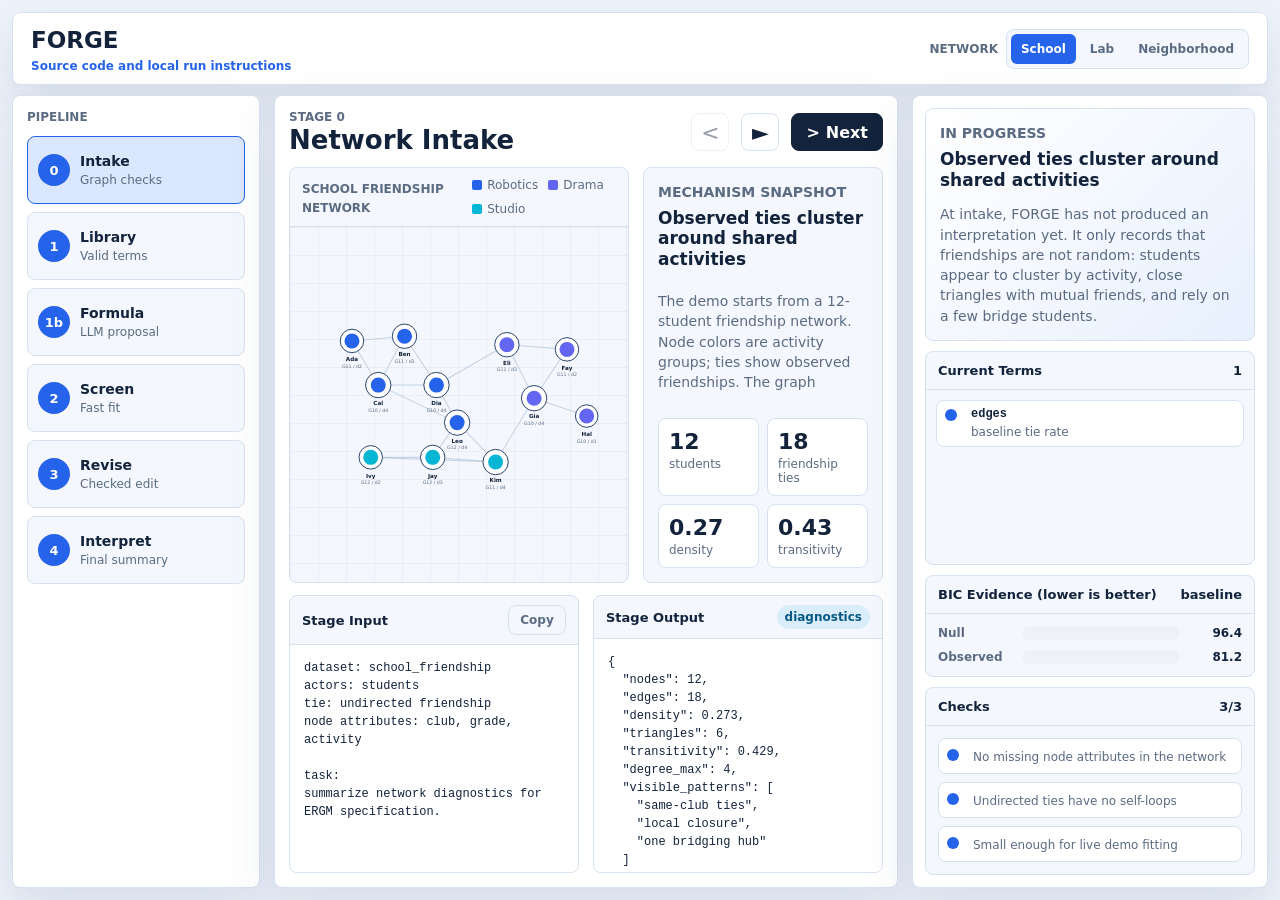
==== demo/index.html @ 044f6be7 "Publish runnable FORGE project" ====
<!doctype html>
<html lang="en">
  <head>
    <meta charset="utf-8" />
    <meta name="viewport" content="width=device-width, initial-scale=1" />
    <title>FORGE EMNLP Demo</title>
    <link rel="stylesheet" href="./styles.css" />
  </head>
  <body>
    <main class="app-shell">
      <header class="topbar">
        <div>
          <h1>FORGE</h1>
          <a class="source-link" href="https://github.com/yidans/forge-demo">Source code and local run instructions</a>
        </div>
        <div class="top-actions">
          <div class="network-picker" aria-label="Choose demo network">
            <span class="network-label">Network</span>
            <div id="network-picker" class="network-options"></div>
          </div>
          <div class="run-status" aria-live="polite">
            <span class="status-dot"></span>
            <span id="stage-status">Stage 0 ready</span>
          </div>
        </div>
      </header>

      <section id="live-bar" class="live-bar" hidden aria-label="Live pipeline run">
        <div class="live-field">
          <label for="live-source">Network</label>
          <select id="live-source">
            <option value="school" selected>School</option>
            <option value="lab">Lab</option>
            <option value="neighborhood">Neighborhood</option>
            <option value="custom">Custom JSON</option>
          </select>
        </div>
        <div class="live-field">
          <label for="live-model">Model</label>
          <select id="live-model"></select>
        </div>
        <div class="live-field grow">
          <label for="live-actors">Actors</label>
          <input id="live-actors" type="text" />
        </div>
        <div class="live-field grow">
          <label for="live-tie">Tie meaning</label>
          <input id="live-tie" type="text" />
        </div>
        <div class="live-field grow">
          <label for="live-constraint">Constraint</label>
          <input id="live-constraint" type="text" />
        </div>
        <button id="live-run" class="primary-button live-run" type="button">
          <span aria-hidden="true">&#9658;</span>
          <span>Run live pipeline</span>
        </button>
        <span id="live-status" class="live-status" data-state="idle">Live server connected — run the real pipeline on this network.</span>
        <div id="live-custom-wrap" class="live-custom" hidden>
          <label for="live-custom">Custom network JSON — {"directed": false, "nodes": [{"id": "a", "attrs": {"team": "X"}}, {"id": "b", "attrs": {"team": "Y"}}], "edges": [["a", "b"]]}</label>
          <textarea id="live-custom" rows="6" spellcheck="false">{
  "directed": false,
  "nodes": [
    {"id": "a", "attrs": {"team": "X", "level": "junior"}},
    {"id": "b", "attrs": {"team": "X", "level": "senior"}},
    {"id": "c", "attrs": {"team": "X", "level": "junior"}},
    {"id": "d", "attrs": {"team": "Y", "level": "senior"}},
    {"id": "e", "attrs": {"team": "Y", "level": "junior"}},
    {"id": "f", "attrs": {"team": "Y", "level": "junior"}},
    {"id": "g", "attrs": {"team": "Z", "level": "senior"}},
    {"id": "h", "attrs": {"team": "Z", "level": "junior"}},
    {"id": "i", "attrs": {"team": "Z", "level": "senior"}},
    {"id": "j", "attrs": {"team": "X", "level": "senior"}},
    {"id": "k", "attrs": {"team": "Y", "level": "senior"}},
    {"id": "l", "attrs": {"team": "Z", "level": "junior"}}
  ],
  "edges": [
    ["a", "b"], ["a", "c"], ["b", "c"], ["b", "j"], ["c", "j"],
    ["d", "e"], ["d", "f"], ["e", "f"], ["d", "k"], ["f", "k"],
    ["g", "h"], ["g", "i"], ["h", "i"], ["i", "l"], ["g", "l"],
    ["j", "d"], ["k", "g"], ["e", "l"]
  ]
}</textarea>
        </div>
      </section>

      <section class="workspace">
        <aside class="stage-rail" aria-label="Pipeline stages">
          <div class="stage-title">Pipeline</div>
          <div id="stage-list" class="stage-list"></div>
        </aside>

        <section class="main-panel" aria-labelledby="current-stage-title">
          <div class="panel-head">
            <div>
              <p id="current-stage-kicker" class="kicker">Stage 0</p>
              <h2 id="current-stage-title">Network Intake</h2>
            </div>
            <div class="controls" aria-label="Stage controls">
              <button id="prev-step" class="icon-button" type="button" title="Previous stage" aria-label="Previous stage">
                <span aria-hidden="true">&lt;</span>
              </button>
              <button id="play-step" class="icon-button" type="button" title="Replay pipeline" aria-label="Replay pipeline">
                <span aria-hidden="true">&#9658;</span>
              </button>
              <button id="next-step" class="primary-button" type="button">
                <span aria-hidden="true">&gt;</span>
                <span>Next</span>
              </button>
            </div>
          </div>

          <div class="canvas-row">
            <div class="network-frame">
              <div class="canvas-toolbar">
                <div>
                  <span id="network-title" class="toolbar-label">School Friendship Network</span>
                  <span id="lens-label" class="lens-pill">raw network</span>
                </div>
                <div id="network-legend" class="legend"></div>
              </div>
              <svg id="network-svg" viewBox="0 0 720 440" role="img" aria-label="Small demo network visualization"></svg>
            </div>

            <div class="stage-card">
              <p class="card-label">Mechanism Snapshot</p>
              <h3 id="mechanism-title">Observed ties cluster by activity group</h3>
              <p id="mechanism-copy"></p>
              <div id="metric-grid" class="metric-grid"></div>
            </div>
          </div>

          <div class="evidence-grid">
            <div class="evidence-panel">
              <div class="panel-subhead">
                <span>Stage Input</span>
                <button id="copy-prompt" class="ghost-button" type="button">Copy</button>
              </div>
              <pre id="prompt-view" class="code-panel"></pre>
            </div>
            <div class="evidence-panel">
              <div class="panel-subhead">
                <span>Stage Output</span>
                <span id="output-badge" class="output-badge">diagnostics</span>
              </div>
              <pre id="output-view" class="code-panel"></pre>
            </div>
          </div>
        </section>

        <aside class="right-panel" aria-label="Model evidence">
          <section class="summary-band">
            <p id="summary-label" class="card-label">In progress</p>
            <h3 id="theory-headline">Friendship is explained by shared context plus local clustering.</h3>
            <p id="theory-copy"></p>
          </section>

          <section class="term-section">
            <div class="panel-subhead compact">
              <span>Current Terms</span>
              <span id="term-count">0</span>
            </div>
            <div id="term-list" class="term-list"></div>
          </section>

          <section class="chart-section">
            <div class="panel-subhead compact">
              <span>BIC Evidence (lower is better)</span>
              <span id="best-model-label">M4</span>
            </div>
            <div id="bic-chart" class="bic-chart"></div>
          </section>

          <section class="audit-section">
            <div class="panel-subhead compact">
              <span>Checks</span>
              <span id="guardrail-score">0/0</span>
            </div>
            <div id="guardrail-list" class="guardrail-list"></div>
          </section>
        </aside>
      </section>
    </main>

    <script src="./app.js"></script>
    <script src="./live.js"></script>
  </body>
</html>
---- demo/styles.css ----
:root {
  --bg: #eef3fb;
  --panel: #ffffff;
  --ink: #12233b;
  --muted: #5a6b82;
  --line: #d5e1f0;
  --green: #2563eb;
  --green-soft: #dbe7fe;
  --amber: #0284c7;
  --amber-soft: #d9edfb;
  --rose: #6366f1;
  --rose-soft: #e5e7ff;
  --blue: #06b6d4;
  --blue-soft: #cffafe;
  --gray-soft: #eef2f8;
  --shadow: 0 20px 50px rgba(30, 58, 95, 0.12);
}

* {
  box-sizing: border-box;
}

html,
body {
  margin: 0;
  min-height: 100%;
  color: var(--ink);
  background: var(--bg);
  font-family: Inter, ui-sans-serif, system-ui, -apple-system, BlinkMacSystemFont, "Segoe UI", sans-serif;
}

body {
  overflow-x: hidden;
}

button {
  font: inherit;
}

.app-shell {
  min-height: 100vh;
  display: flex;
  flex-direction: column;
  gap: 14px;
  padding: 16px;
}

.topbar {
  min-height: 76px;
  display: flex;
  align-items: center;
  justify-content: space-between;
  gap: 16px;
  padding: 14px 18px;
  background: var(--panel);
  border: 1px solid var(--line);
  border-radius: 8px;
  box-shadow: var(--shadow);
}

.eyebrow,
.kicker,
.card-label,
.stage-title,
.toolbar-label {
  margin: 0;
  color: var(--muted);
  font-size: 12px;
  font-weight: 700;
  text-transform: uppercase;
}

.tagline {
  margin: 4px 0 0;
  color: var(--muted);
  font-size: 13.5px;
  font-weight: 650;
}

.topbar h1 {
  margin: 4px 0 0;
  max-width: 1040px;
  font-size: 23px;
  line-height: 1.18;
  font-weight: 760;
}

.source-link {
  display: inline-block;
  margin-top: 5px;
  color: var(--green);
  font-size: 12px;
  font-weight: 750;
  text-decoration: none;
}

.source-link:hover,
.source-link:focus-visible {
  text-decoration: underline;
}

.top-actions {
  display: flex;
  align-items: flex-end;
  flex-direction: column;
  gap: 10px;
}

.network-picker {
  display: flex;
  align-items: center;
  gap: 8px;
}

.network-label {
  color: var(--muted);
  font-size: 12px;
  font-weight: 800;
  text-transform: uppercase;
}

.network-options {
  display: inline-flex;
  align-items: center;
  gap: 4px;
  padding: 4px;
  border: 1px solid var(--line);
  border-radius: 8px;
  background: #f4f8fe;
}

.network-button {
  min-height: 30px;
  padding: 0 10px;
  color: var(--muted);
  background: transparent;
  border: 0;
  border-radius: 6px;
  cursor: pointer;
  font-size: 12px;
  font-weight: 800;
}

.network-button:hover,
.network-button:focus-visible {
  color: var(--ink);
  background: var(--gray-soft);
  outline: none;
}

.network-button.active {
  color: #ffffff;
  background: var(--green);
}

.run-status {
  min-width: 150px;
  display: inline-flex;
  align-items: center;
  justify-content: flex-end;
  gap: 8px;
  color: var(--muted);
  font-size: 13px;
  white-space: nowrap;
}

.status-dot {
  width: 10px;
  height: 10px;
  border-radius: 50%;
  background: var(--green);
  box-shadow: 0 0 0 5px var(--green-soft);
}

.workspace {
  min-height: calc(100vh - 122px);
  display: grid;
  grid-template-columns: 248px minmax(0, 1fr) 356px;
  gap: 14px;
}

.stage-rail,
.main-panel,
.right-panel {
  min-width: 0;
  background: var(--panel);
  border: 1px solid var(--line);
  border-radius: 8px;
  box-shadow: var(--shadow);
}

.stage-rail {
  padding: 14px;
}

.stage-list {
  display: flex;
  flex-direction: column;
  gap: 8px;
  margin-top: 12px;
}

.stage-button {
  width: 100%;
  min-height: 68px;
  display: grid;
  grid-template-columns: 32px 1fr;
  gap: 10px;
  align-items: center;
  padding: 10px;
  text-align: left;
  color: var(--ink);
  background: #f4f8fe;
  border: 1px solid var(--line);
  border-radius: 8px;
  cursor: pointer;
}

.stage-button:hover,
.stage-button:focus-visible {
  border-color: var(--green);
  outline: none;
}

.stage-button.active {
  background: var(--green-soft);
  border-color: var(--green);
}

.stage-index {
  width: 32px;
  height: 32px;
  display: grid;
  place-items: center;
  border-radius: 50%;
  color: #ffffff;
  background: var(--green);
  font-size: 13px;
  font-weight: 800;
}

.stage-name {
  display: block;
  font-size: 14px;
  font-weight: 750;
  line-height: 1.15;
}

.stage-subtitle {
  display: block;
  margin-top: 4px;
  color: var(--muted);
  font-size: 12px;
  line-height: 1.25;
}

.main-panel {
  display: flex;
  flex-direction: column;
  gap: 14px;
  padding: 16px;
}

.panel-head,
.canvas-toolbar,
.panel-subhead,
.controls {
  display: flex;
  align-items: center;
  justify-content: space-between;
  gap: 12px;
}

.panel-head h2 {
  margin: 2px 0 0;
  font-size: 26px;
  line-height: 1.1;
}

.controls {
  justify-content: flex-end;
}

.icon-button,
.primary-button,
.ghost-button {
  border: 1px solid var(--line);
  border-radius: 8px;
  background: var(--panel);
  color: var(--ink);
  cursor: pointer;
}

.icon-button {
  width: 38px;
  height: 38px;
  display: grid;
  place-items: center;
  font-size: 22px;
}

.primary-button {
  height: 38px;
  display: inline-flex;
  align-items: center;
  gap: 6px;
  padding: 0 14px;
  color: #ffffff;
  background: var(--ink);
  border-color: var(--ink);
  font-weight: 750;
}

.ghost-button {
  min-width: 58px;
  height: 30px;
  padding: 0 10px;
  color: var(--muted);
  background: #f4f8fe;
  font-size: 12px;
  font-weight: 700;
}

.icon-button:hover,
.primary-button:hover,
.ghost-button:hover,
.stage-button:hover {
  transform: translateY(-1px);
}

.icon-button:disabled,
.primary-button:disabled {
  cursor: not-allowed;
  opacity: 0.45;
  transform: none;
}

.canvas-row {
  min-height: 438px;
  display: grid;
  grid-template-columns: minmax(340px, 1fr) minmax(210px, 240px);
  gap: 14px;
}

.network-frame,
.stage-card,
.evidence-panel,
.summary-band,
.term-section,
.chart-section,
.audit-section {
  border: 1px solid var(--line);
  border-radius: 8px;
  background: #f4f8fe;
}

.network-frame {
  min-height: 438px;
  display: flex;
  flex-direction: column;
  overflow: hidden;
}

.canvas-toolbar {
  min-height: 46px;
  padding: 10px 12px;
  border-bottom: 1px solid var(--line);
}

.lens-pill,
.output-badge {
  display: inline-flex;
  align-items: center;
  min-height: 24px;
  padding: 0 8px;
  border-radius: 999px;
  background: var(--amber-soft);
  color: #075985;
  font-size: 12px;
  font-weight: 750;
}

.legend {
  display: flex;
  flex-wrap: wrap;
  gap: 10px;
  color: var(--muted);
  font-size: 12px;
}

.legend span {
  display: inline-flex;
  align-items: center;
  gap: 5px;
}

.swatch {
  width: 10px;
  height: 10px;
  border-radius: 2px;
  display: inline-block;
}

.robotics {
  background: var(--green);
}

.drama {
  background: var(--rose);
}

.studio {
  background: var(--blue);
}

#network-svg {
  width: 100%;
  min-height: 390px;
  flex: 1;
  background:
    linear-gradient(rgba(30, 58, 95, 0.05) 1px, transparent 1px),
    linear-gradient(90deg, rgba(30, 58, 95, 0.05) 1px, transparent 1px);
  background-size: 28px 28px;
}

.edge {
  stroke: #9db3d0;
  stroke-width: 2.3;
  stroke-linecap: round;
  opacity: 0.52;
}

.edge.highlight {
  stroke: var(--amber);
  stroke-width: 4;
  opacity: 0.95;
}

.edge.muted {
  opacity: 0.18;
}

.node-ring {
  fill: #ffffff;
  stroke: #1e3a5f;
  stroke-width: 2;
}

.node-ring.highlight {
  stroke: var(--amber);
  stroke-width: 5;
}

.node-label {
  fill: var(--ink);
  font-size: 12px;
  font-weight: 750;
  pointer-events: none;
}

.node-sub {
  fill: var(--muted);
  font-size: 10px;
  pointer-events: none;
}

.stage-card {
  padding: 14px;
}

.stage-card h3,
.summary-band h3 {
  margin: 6px 0 8px;
  font-size: 17px;
  line-height: 1.2;
}

.stage-card p,
.summary-band p {
  color: var(--muted);
  font-size: 14px;
  line-height: 1.45;
}

.metric-grid {
  display: grid;
  grid-template-columns: 1fr 1fr;
  gap: 8px;
  margin-top: 14px;
}

.metric {
  min-height: 76px;
  padding: 10px;
  border: 1px solid var(--line);
  border-radius: 8px;
  background: var(--panel);
}

.metric-value {
  display: block;
  font-size: 22px;
  font-weight: 800;
}

.metric-label {
  display: block;
  margin-top: 3px;
  color: var(--muted);
  font-size: 12px;
}

.evidence-grid {
  display: grid;
  grid-template-columns: 1fr 1fr;
  gap: 14px;
  min-height: 276px;
}

.evidence-panel {
  min-width: 0;
  display: flex;
  flex-direction: column;
  overflow: hidden;
}

.panel-subhead {
  min-height: 42px;
  padding: 9px 12px;
  border-bottom: 1px solid var(--line);
  color: var(--ink);
  font-size: 13px;
  font-weight: 800;
}

.panel-subhead.compact {
  min-height: 38px;
}

.code-panel {
  margin: 0;
  padding: 14px;
  min-height: 230px;
  max-height: 314px;
  overflow: auto;
  color: #12233b;
  background: #ffffff;
  font-family: "SFMono-Regular", Consolas, "Liberation Mono", monospace;
  font-size: 12px;
  line-height: 1.5;
  white-space: pre-wrap;
}

.right-panel {
  display: flex;
  flex-direction: column;
  gap: 12px;
  padding: 14px;
}

.summary-band {
  padding: 14px;
  background: linear-gradient(135deg, #ffffff, #e7f0fe);
}

.summary-band p {
  margin-bottom: 0;
}

.term-section,
.chart-section,
.audit-section {
  overflow: hidden;
}

.term-list,
.guardrail-list {
  display: flex;
  flex-direction: column;
  gap: 8px;
  padding: 12px;
}

.term-chip,
.guardrail-item {
  display: grid;
  grid-template-columns: 18px 1fr;
  gap: 8px;
  align-items: start;
  min-height: 34px;
  padding: 8px;
  border: 1px solid var(--line);
  border-radius: 8px;
  background: var(--panel);
  font-size: 12px;
  line-height: 1.25;
}

.term-dot,
.guardrail-dot {
  width: 12px;
  height: 12px;
  margin-top: 2px;
  border-radius: 50%;
  background: var(--green);
}

.term-name {
  display: block;
  font-family: "SFMono-Regular", Consolas, "Liberation Mono", monospace;
  font-weight: 750;
}

.term-meaning,
.guardrail-copy {
  display: block;
  margin-top: 3px;
  color: var(--muted);
}

.bic-chart {
  display: flex;
  flex-direction: column;
  gap: 10px;
  padding: 12px;
}

.bar-row {
  display: grid;
  grid-template-columns: 76px 1fr 54px;
  gap: 8px;
  align-items: center;
  font-size: 12px;
}

.bar-label {
  color: var(--muted);
  font-weight: 750;
}

.bar-track {
  height: 14px;
  background: var(--gray-soft);
  border-radius: 999px;
  overflow: hidden;
}

.bar-fill {
  height: 100%;
  min-width: 4px;
  border-radius: 999px;
  background: var(--green);
}

.bar-row:nth-child(2) .bar-fill {
  background: var(--amber);
}

.bar-row:nth-child(3) .bar-fill {
  background: var(--rose);
}

.bar-value {
  text-align: right;
  font-weight: 800;
}

@media (max-width: 1180px) {
  .workspace {
    grid-template-columns: 210px minmax(520px, 1fr);
  }

  .right-panel {
    grid-column: 1 / -1;
    display: grid;
    grid-template-columns: 1.4fr 1fr 1fr;
  }
}

@media (max-width: 860px) {
  .app-shell {
    padding: 10px;
  }

  .topbar,
  .workspace,
  .canvas-row,
  .evidence-grid,
  .right-panel {
    grid-template-columns: 1fr;
  }

  .topbar {
    align-items: flex-start;
    flex-direction: column;
  }

  .top-actions,
  .network-picker {
    width: 100%;
    align-items: flex-start;
  }

  .network-options {
    width: 100%;
    flex-wrap: wrap;
  }

  .network-button {
    flex: 1;
    min-width: 96px;
  }

  .run-status {
    justify-content: flex-start;
  }

  .stage-rail {
    order: 2;
  }

  .stage-list {
    display: grid;
    grid-template-columns: repeat(2, minmax(0, 1fr));
  }

  .panel-head {
    align-items: flex-start;
    flex-direction: column;
  }

  .controls {
    width: 100%;
  }

  .primary-button {
    flex: 1;
    justify-content: center;
  }

  .canvas-toolbar {
    align-items: flex-start;
    flex-direction: column;
  }

  #network-svg {
    min-height: 330px;
  }
}

@media (max-width: 520px) {
  .stage-list,
  .metric-grid {
    grid-template-columns: 1fr;
  }

  .topbar h1 {
    font-size: 19px;
  }
}

/* ---------------------------------------------------------------- live mode */

.live-bar {
  display: flex;
  flex-wrap: wrap;
  align-items: flex-end;
  gap: 12px;
  padding: 12px 18px;
  background: var(--panel);
  border: 1px solid var(--line);
  border-radius: 8px;
  box-shadow: var(--shadow);
}

.live-field {
  display: flex;
  flex-direction: column;
  gap: 4px;
  min-width: 120px;
}

.live-field.grow {
  flex: 1 1 190px;
}

.live-field label {
  font-size: 11px;
  font-weight: 600;
  letter-spacing: 0.04em;
  text-transform: uppercase;
  color: var(--muted);
}

.live-field select,
.live-field input {
  font: inherit;
  font-size: 13px;
  color: var(--ink);
  background: #fff;
  border: 1px solid var(--line);
  border-radius: 6px;
  padding: 7px 9px;
}

.live-field select:focus-visible,
.live-field input:focus-visible,
.live-custom textarea:focus-visible {
  outline: 2px solid var(--green);
  outline-offset: 1px;
}

.live-run {
  white-space: nowrap;
}

.live-status {
  flex: 1 1 100%;
  font-size: 12.5px;
  color: var(--muted);
}

.live-status[data-state="running"] {
  color: var(--green);
}

.live-status[data-state="running"]::before {
  content: "";
  display: inline-block;
  width: 9px;
  height: 9px;
  margin-right: 7px;
  border-radius: 50%;
  border: 2px solid var(--green-soft);
  border-top-color: var(--green);
  animation: live-spin 0.9s linear infinite;
  vertical-align: -1px;
}

.live-status[data-state="done"] {
  color: #15803d;
}

.live-status[data-state="error"] {
  color: #b91c1c;
}

@keyframes live-spin {
  to {
    transform: rotate(360deg);
  }
}

.live-custom {
  flex: 1 1 100%;
  display: flex;
  flex-direction: column;
  gap: 4px;
}

.live-custom label {
  font-size: 11px;
  color: var(--muted);
}

.live-custom textarea {
  font-family: "SF Mono", ui-monospace, SFMono-Regular, Menlo, monospace;
  font-size: 12px;
  color: var(--ink);
  background: var(--gray-soft);
  border: 1px solid var(--line);
  border-radius: 6px;
  padding: 9px 11px;
  resize: vertical;
}

.live-custom[hidden],
.live-bar[hidden] {
  display: none;
}

#mechanism-copy {
  max-height: 236px;
  overflow-y: auto;
  padding-right: 6px;
}

/* Header run-status duplicates the stage rail below — always hidden. */
.run-status {
  display: none;
}

/* In live mode the run bar's Network dropdown replaces the header picker;
   keep the header picker only for cached/static hosting (no run bar there). */
body.forge-live .network-picker {
  display: none;
}

/* ================= Single-screen dashboard (wide layout) =================
   Lock the whole app to one viewport; only inner regions (code panes, term
   list, long copy) scroll. Applies only to the full three-column layout —
   the narrow/stacked responsive modes below keep normal page scrolling. */
@media (min-width: 1181px) {
  html,
  body {
    height: 100%;
    overflow: hidden;
  }

  .app-shell {
    height: 100vh;
    min-height: 0;
    gap: 10px;
    padding: 12px;
    overflow: hidden;
  }

  .topbar {
    min-height: 48px;
    padding: 10px 18px;
  }

  .workspace {
    flex: 1;
    min-height: 0;
  }

  .stage-rail,
  .main-panel,
  .right-panel {
    min-height: 0;
  }

  .stage-rail {
    overflow-y: auto;
  }

  .main-panel {
    gap: 12px;
    padding: 14px;
    overflow: hidden;
  }

  .canvas-row {
    flex: 1.5 1 0;
    min-height: 0;
    grid-template-rows: minmax(0, 1fr);
  }

  .network-frame,
  #network-svg {
    min-height: 0;
  }

  .stage-card {
    display: flex;
    flex-direction: column;
    min-height: 0;
    overflow: hidden;
  }

  #mechanism-copy {
    flex: 1;
    min-height: 0;
    max-height: none;
  }

  .metric-grid {
    flex: 0 0 auto;
    margin-top: 12px;
  }

  .metric {
    min-height: 60px;
  }

  .evidence-grid {
    flex: 1 1 0;
    min-height: 0;
    grid-template-rows: minmax(0, 1fr);
  }

  .code-panel {
    flex: 1;
    min-height: 0;
    max-height: none;
  }

  .right-panel {
    gap: 10px;
    padding: 12px;
    overflow: hidden;
  }

  .summary-band {
    flex: 0 1 auto;
    min-height: 0;
    max-height: 38%;
    overflow-y: auto;
  }

  .term-section {
    flex: 1 1 0;
    min-height: 108px;
    display: flex;
    flex-direction: column;
  }

  .term-section .term-list {
    flex: 1;
    min-height: 0;
    overflow-y: auto;
    gap: 6px;
    padding: 10px;
  }

  .term-section .term-chip {
    min-height: 0;
    padding: 6px 8px;
  }

  .chart-section,
  .audit-section {
    flex: 0 0 auto;
  }

  .live-bar {
    padding: 10px 14px;
  }
}

/* Per-stage highlight lenses removed — hide the lens badge. */
#lens-label {
  display: none;
}
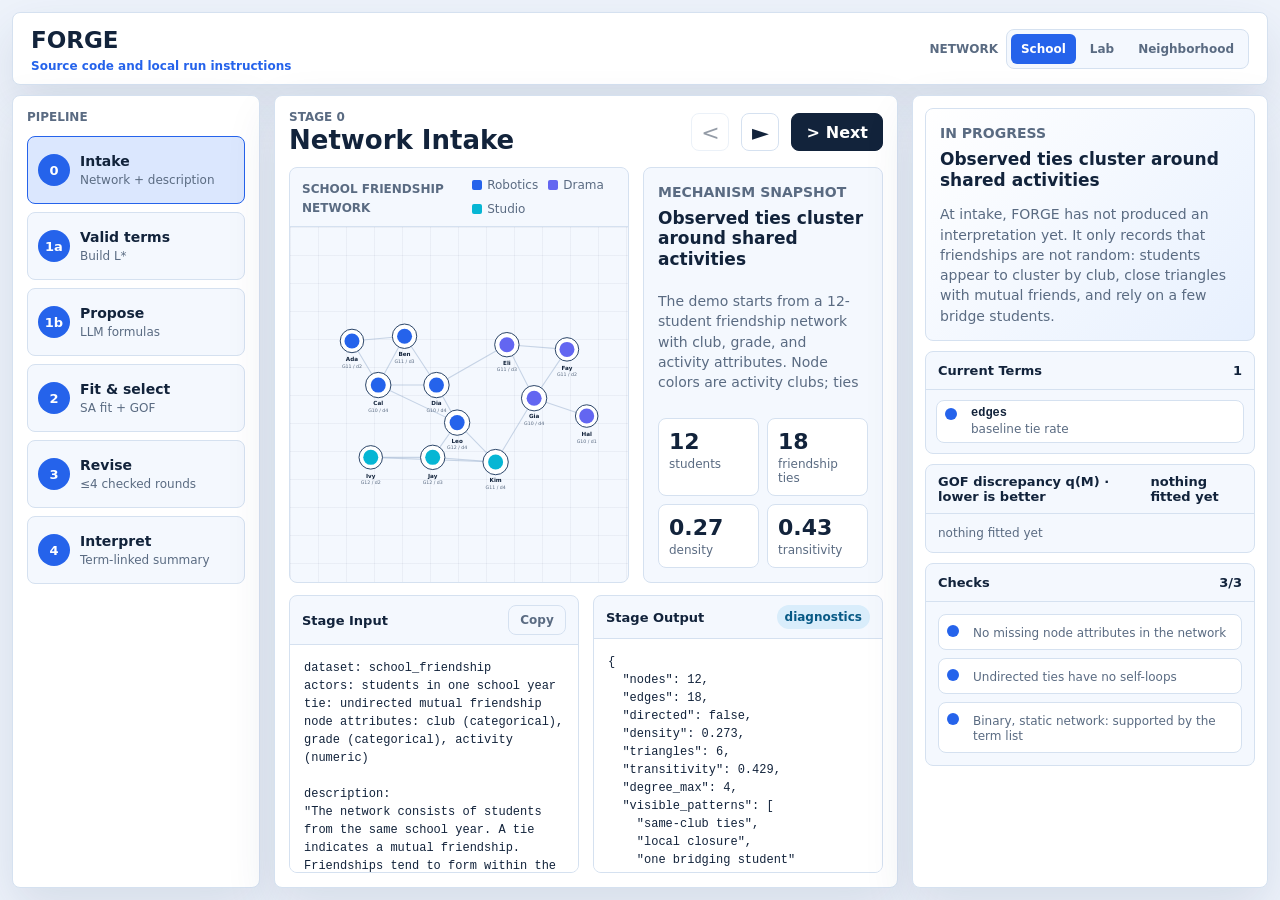
==== commit 92f2cccb: "Align interface and live backend with SA fitting, q(M) selection, and four-round revision Static wal" ====
--- a/demo/index.html
+++ b/demo/index.html
@@ -3,7 +3,7 @@
   <head>
     <meta charset="utf-8" />
     <meta name="viewport" content="width=device-width, initial-scale=1" />
-    <title>FORGE EMNLP Demo</title>
+    <title>FORGE Demo</title>
     <link rel="stylesheet" href="./styles.css" />
   </head>
   <body>
@@ -165,15 +165,23 @@
 
           <section class="chart-section">
             <div class="panel-subhead compact">
-              <span>BIC Evidence (lower is better)</span>
+              <span id="chart-title">GOF discrepancy q(M) &middot; lower is better</span>
               <span id="best-model-label">M4</span>
             </div>
             <div id="bic-chart" class="bic-chart"></div>
           </section>
 
+          <section id="rounds-section" class="rounds-section" hidden>
+            <div class="panel-subhead compact">
+              <span>Revision Rounds (max 4)</span>
+              <span id="rounds-score">0/0 accepted</span>
+            </div>
+            <div id="rounds-list" class="rounds-list"></div>
+          </section>
+
           <section class="audit-section">
             <div class="panel-subhead compact">
-              <span>Checks</span>
+              <span id="checks-title">Checks</span>
               <span id="guardrail-score">0/0</span>
             </div>
             <div id="guardrail-list" class="guardrail-list"></div>
--- a/demo/styles.css
+++ b/demo/styles.css
@@ -627,7 +627,7 @@
 
 .bar-row {
   display: grid;
-  grid-template-columns: 76px 1fr 54px;
+  grid-template-columns: 118px 1fr 44px;
   gap: 8px;
   align-items: center;
   font-size: 12px;
@@ -898,9 +898,11 @@
 
 /* ================= Single-screen dashboard (wide layout) =================
    Lock the whole app to one viewport; only inner regions (code panes, term
-   list, long copy) scroll. Applies only to the full three-column layout —
-   the narrow/stacked responsive modes below keep normal page scrolling. */
-@media (min-width: 1181px) {
+   list, long copy) scroll. Applies only to the full three-column layout on a
+   tall-enough (fullscreen) viewport — in a shorter window, or on narrow/
+   stacked layouts, the page keeps its normal size and scrolls so text is
+   never compressed. */
+@media (min-width: 1181px) and (min-height: 880px) {
   html,
   body {
     height: 100%;
@@ -995,13 +997,13 @@
   .summary-band {
     flex: 0 1 auto;
     min-height: 0;
-    max-height: 38%;
+    max-height: 26%;
     overflow-y: auto;
   }
 
   .term-section {
     flex: 1 1 0;
-    min-height: 108px;
+    min-height: 150px;
     display: flex;
     flex-direction: column;
   }
@@ -1015,8 +1017,13 @@
   }
 
   .term-section .term-chip {
-    min-height: 0;
-    padding: 6px 8px;
+    flex-shrink: 0;
+    min-height: 0;
+    padding: 5px 8px;
+  }
+
+  .term-section .term-meaning {
+    margin-top: 1px;
   }
 
   .chart-section,
@@ -1033,3 +1040,185 @@
 #lens-label {
   display: none;
 }
+
+/* ================= AAAI-27 revision: q(M) chart, eligibility, rounds ===== */
+
+.bar-row.ineligible .bar-label,
+.bar-row.ineligible .bar-value {
+  color: var(--muted);
+  text-decoration: line-through;
+  text-decoration-color: rgba(90, 107, 130, 0.6);
+}
+
+.bar-row.ineligible .bar-fill {
+  background: repeating-linear-gradient(135deg, #c7d2e2 0 4px, #eef2f8 4px 8px);
+}
+
+.bar-row.selected .bar-label {
+  color: var(--ink);
+}
+
+.bar-row.selected .bar-label::after {
+  content: " \2713";
+  color: #15803d;
+  font-weight: 900;
+}
+
+.bar-row.rejected .bar-fill {
+  background: #c7d2e2;
+}
+
+.bar-row.rejected .bar-label,
+.bar-row.rejected .bar-value {
+  color: var(--muted);
+}
+
+.rounds-section {
+  border: 1px solid var(--line);
+  border-radius: 8px;
+  background: #f4f8fe;
+  overflow: hidden;
+}
+
+.rounds-section[hidden] {
+  display: none;
+}
+
+.rounds-list {
+  display: flex;
+  flex-direction: column;
+  gap: 6px;
+  padding: 10px 12px;
+}
+
+.round-item {
+  display: grid;
+  grid-template-columns: 24px 1fr auto;
+  gap: 8px;
+  align-items: center;
+  min-height: 34px;
+  padding: 6px 8px;
+  border: 1px solid var(--line);
+  border-radius: 8px;
+  background: var(--panel);
+  font-size: 12px;
+  line-height: 1.25;
+}
+
+.round-item.accepted {
+  border-color: #86efac;
+  background: #f0fdf4;
+}
+
+.round-item.rejected {
+  border-color: #fecaca;
+  background: #fff7f7;
+}
+
+.round-badge {
+  width: 22px;
+  height: 22px;
+  display: grid;
+  place-items: center;
+  border-radius: 50%;
+  color: #ffffff;
+  font-size: 12px;
+  font-weight: 900;
+}
+
+.round-item.accepted .round-badge {
+  background: #15803d;
+}
+
+.round-item.rejected .round-badge {
+  background: #b91c1c;
+}
+
+.round-edit {
+  display: block;
+  font-family: "SFMono-Regular", Consolas, "Liberation Mono", monospace;
+  font-weight: 750;
+  word-break: break-word;
+}
+
+.round-reason {
+  display: block;
+  margin-top: 2px;
+  color: var(--muted);
+}
+
+.round-q {
+  color: var(--ink);
+  font-weight: 800;
+  white-space: nowrap;
+  text-align: right;
+}
+
+.round-q small {
+  display: block;
+  color: var(--muted);
+  font-weight: 600;
+  font-size: 10px;
+}
+
+.guardrail-dot[data-status="fail"] {
+  background: #b91c1c !important;
+}
+
+@media (min-width: 1181px) and (min-height: 880px) {
+  .rounds-section {
+    flex: 0 0 auto;
+    max-height: 32%;
+    display: flex;
+    flex-direction: column;
+  }
+
+  .rounds-section .rounds-list {
+    flex: 1;
+    min-height: 0;
+    overflow-y: auto;
+  }
+}
+
+.chart-empty {
+  margin: 0;
+  color: var(--muted);
+  font-size: 12px;
+}
+
+.chart-empty {
+  margin: 0;
+  color: var(--muted);
+  font-size: 12px;
+}
+
+
+/* Right column: let it scroll instead of crushing the summary band. */
+@media (min-width: 1181px) and (min-height: 880px) {
+  .right-panel {
+    overflow-y: auto;
+  }
+
+  .summary-band {
+    flex: 0 0 auto;
+    max-height: none;
+    overflow: visible;
+  }
+
+  .term-section {
+    flex: 0 0 auto;
+    min-height: 0;
+  }
+
+  .term-section .term-list {
+    max-height: 206px;
+  }
+
+  .rounds-section {
+    max-height: none;
+  }
+
+  .rounds-section .rounds-list {
+    overflow: visible;
+  }
+}
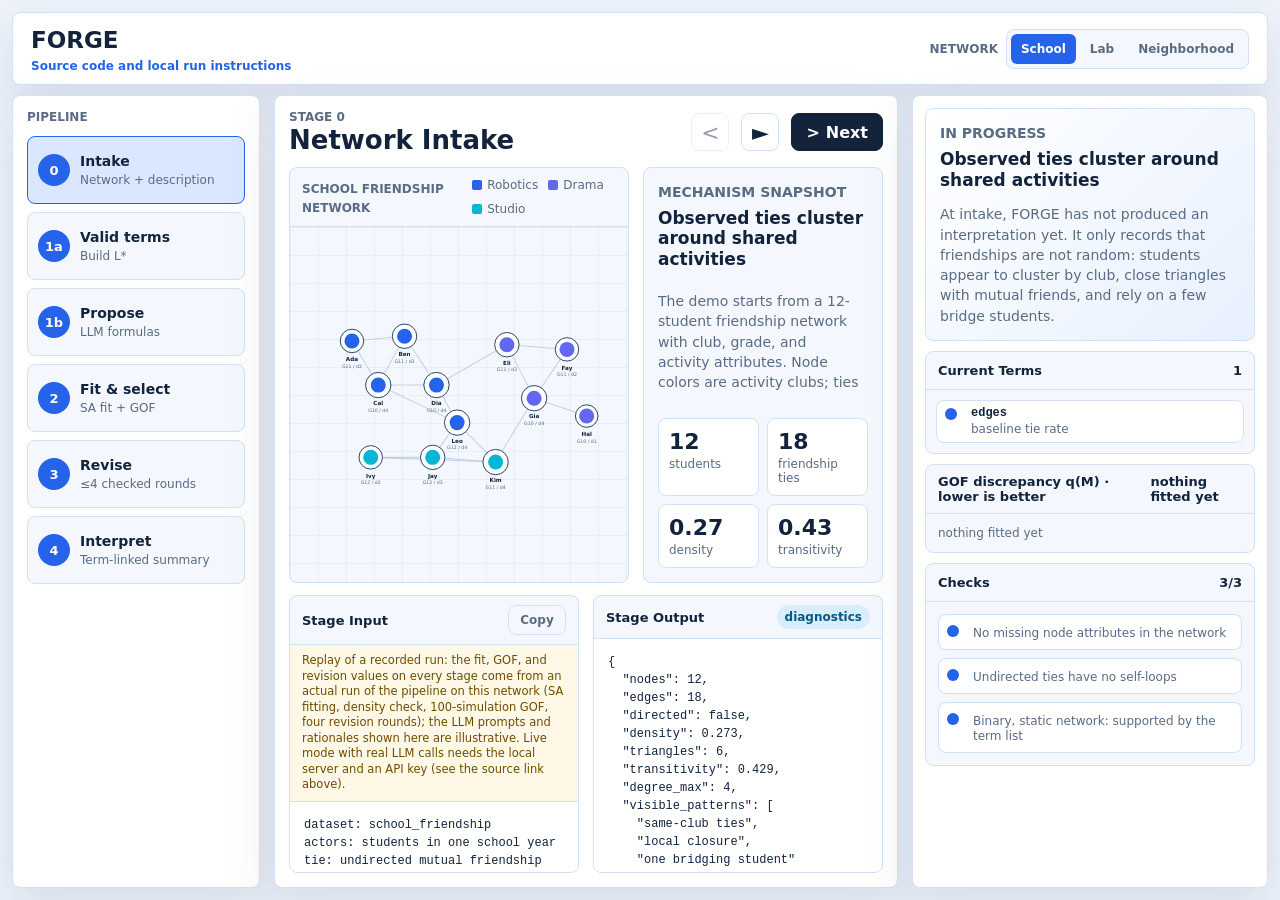
==== commit d1c0b959: "Disclose that the static walkthrough replays a recorded run" ====
--- a/demo/index.html
+++ b/demo/index.html
@@ -136,6 +136,7 @@
                 <span>Stage Input</span>
                 <button id="copy-prompt" class="ghost-button" type="button">Copy</button>
               </div>
+              <p id="replay-note" class="replay-note">Replay of a recorded run: the fit, GOF, and revision values on every stage come from an actual run of the pipeline on this network (SA fitting, density check, 100-simulation GOF, four revision rounds); the LLM prompts and rationales shown here are illustrative. Live mode with real LLM calls needs the local server and an API key (see the source link above).</p>
               <pre id="prompt-view" class="code-panel"></pre>
             </div>
             <div class="evidence-panel">
--- a/demo/styles.css
+++ b/demo/styles.css
@@ -1222,3 +1222,19 @@
     overflow: visible;
   }
 }
+
+
+/* Static-walkthrough disclosure above the Stage Input pane; hidden in live mode. */
+.replay-note {
+  margin: 0;
+  padding: 8px 12px;
+  border-bottom: 1px solid var(--line);
+  background: #fff8e6;
+  color: #6b4e00;
+  font-size: 11.5px;
+  line-height: 1.35;
+}
+
+.replay-note[hidden] {
+  display: none;
+}
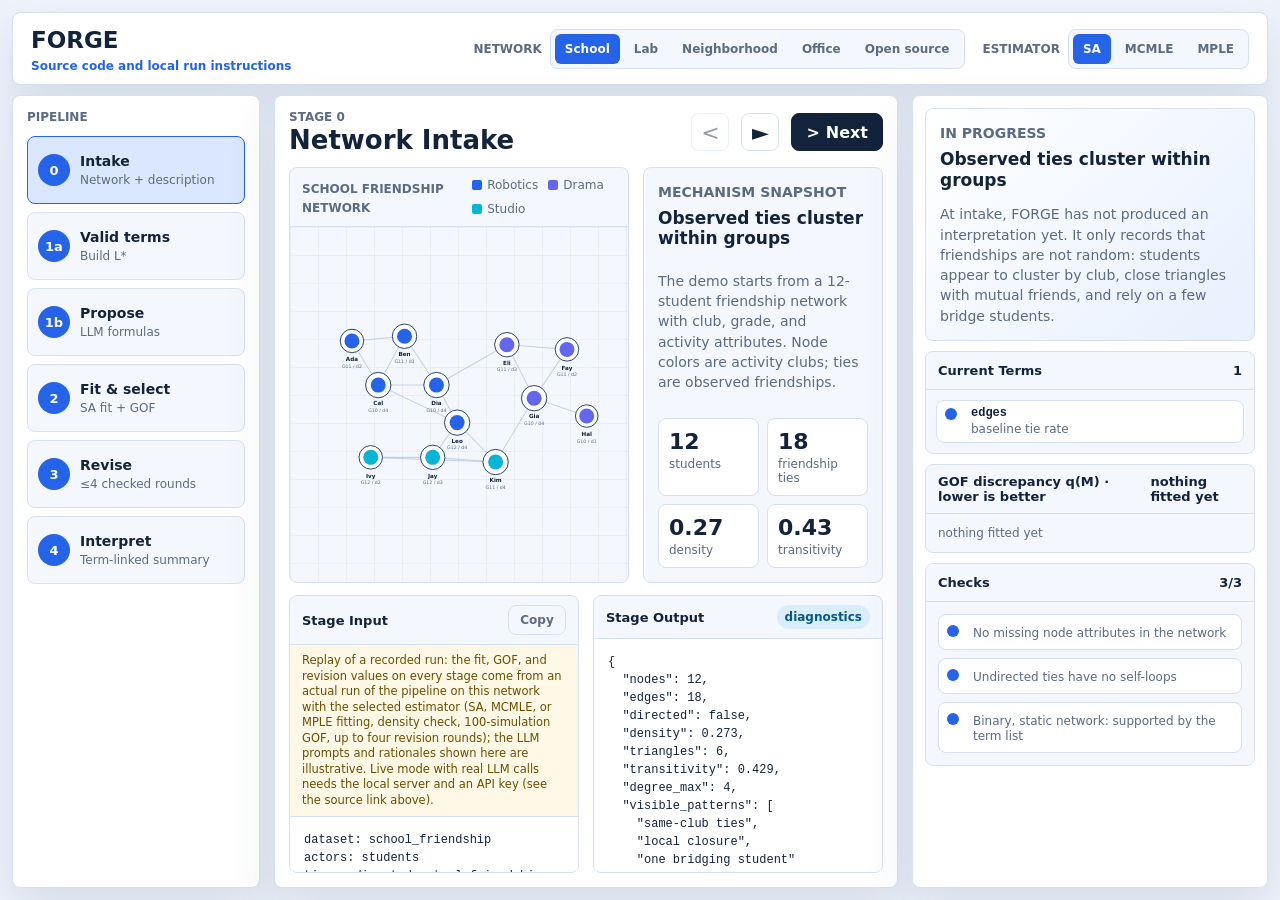
==== commit b0bae7bb: "Five example networks and selectable estimators (SA, MCMLE, MPLE) Add a directed office advice netwo" ====
--- a/demo/index.html
+++ b/demo/index.html
@@ -14,9 +14,15 @@
           <a class="source-link" href="https://github.com/yidans/forge-demo">Source code and local run instructions</a>
         </div>
         <div class="top-actions">
-          <div class="network-picker" aria-label="Choose demo network">
-            <span class="network-label">Network</span>
-            <div id="network-picker" class="network-options"></div>
+          <div class="picker-row">
+            <div class="network-picker" aria-label="Choose demo network">
+              <span class="network-label">Network</span>
+              <div id="network-picker" class="network-options"></div>
+            </div>
+            <div class="network-picker" aria-label="Choose estimator">
+              <span class="network-label">Estimator</span>
+              <div id="estimator-picker" class="network-options"></div>
+            </div>
           </div>
           <div class="run-status" aria-live="polite">
             <span class="status-dot"></span>
@@ -32,7 +38,17 @@
             <option value="school" selected>School</option>
             <option value="lab">Lab</option>
             <option value="neighborhood">Neighborhood</option>
+            <option value="office">Office (directed)</option>
+            <option value="opensource">Open source</option>
             <option value="custom">Custom JSON</option>
+          </select>
+        </div>
+        <div class="live-field">
+          <label for="live-estimator">Estimator</label>
+          <select id="live-estimator">
+            <option value="sa" selected>SA</option>
+            <option value="mcmle">MCMLE</option>
+            <option value="mple">MPLE</option>
           </select>
         </div>
         <div class="live-field">
@@ -136,7 +152,7 @@
                 <span>Stage Input</span>
                 <button id="copy-prompt" class="ghost-button" type="button">Copy</button>
               </div>
-              <p id="replay-note" class="replay-note">Replay of a recorded run: the fit, GOF, and revision values on every stage come from an actual run of the pipeline on this network (SA fitting, density check, 100-simulation GOF, four revision rounds); the LLM prompts and rationales shown here are illustrative. Live mode with real LLM calls needs the local server and an API key (see the source link above).</p>
+              <p id="replay-note" class="replay-note">Replay of a recorded run: the fit, GOF, and revision values on every stage come from an actual run of the pipeline on this network with the selected estimator (SA, MCMLE, or MPLE fitting, density check, 100-simulation GOF, up to four revision rounds); the LLM prompts and rationales shown here are illustrative. Live mode with real LLM calls needs the local server and an API key (see the source link above).</p>
               <pre id="prompt-view" class="code-panel"></pre>
             </div>
             <div class="evidence-panel">
--- a/demo/styles.css
+++ b/demo/styles.css
@@ -1238,3 +1238,20 @@
 .replay-note[hidden] {
   display: none;
 }
+
+
+/* Estimator picker next to the network picker; directed edges. */
+.picker-row {
+  display: flex;
+  flex-wrap: wrap;
+  justify-content: flex-end;
+  gap: 10px 18px;
+}
+
+.edge.directed {
+  opacity: 0.7;
+}
+
+body.forge-live .picker-row {
+  display: none;
+}
